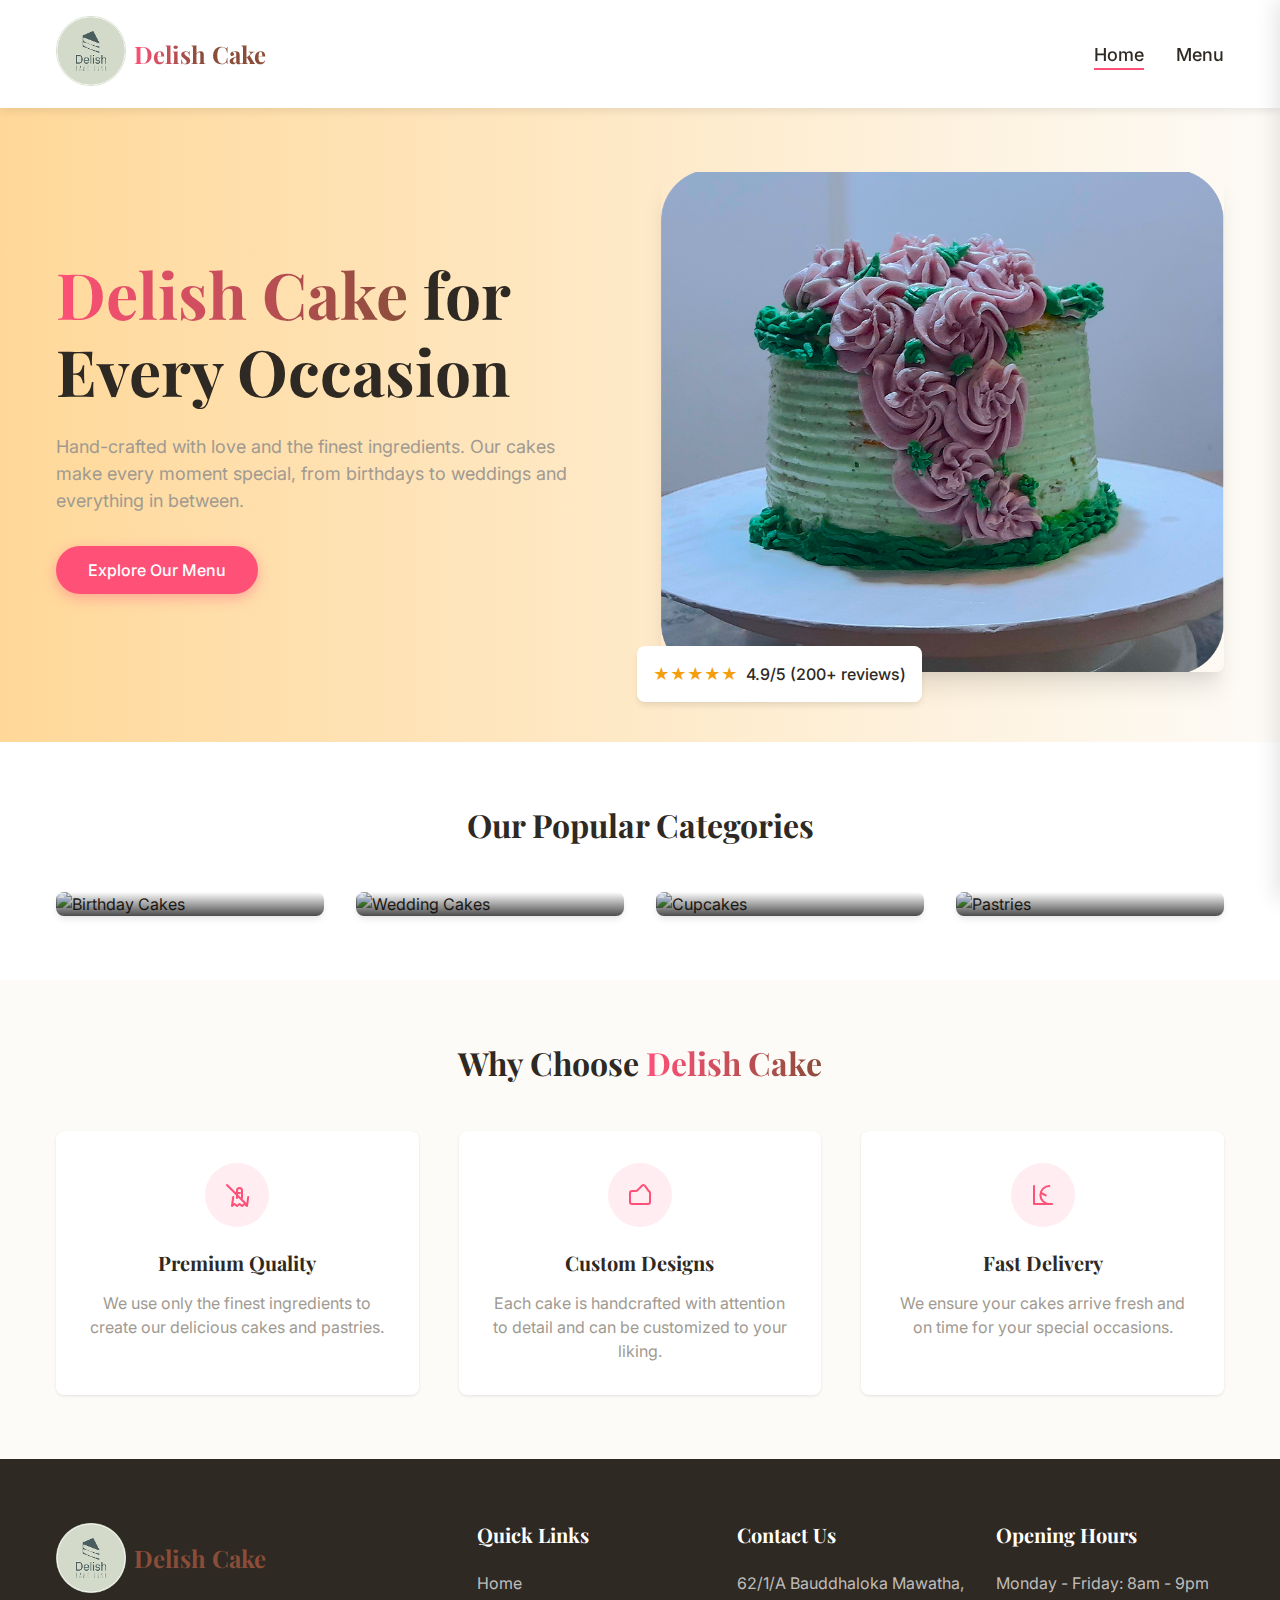
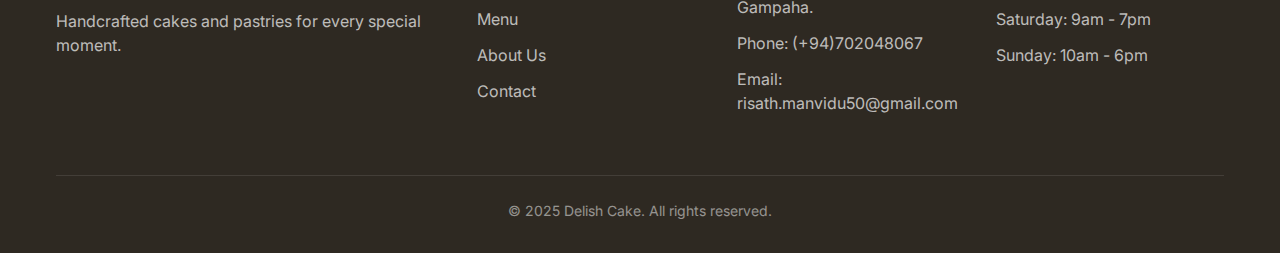
==== index.html @ 11b8facb "Add files via upload" ====
<!DOCTYPE html>
<html lang="en">
<head>
  <meta charset="UTF-8">
  <meta name="viewport" content="width=device-width, initial-scale=1.0">
  <title>Delish Cake</title>
  <link rel="shortcut icon" href="Logo.png" type="image/x-icon">
  <link rel="preconnect" href="https://fonts.googleapis.com">
  <link rel="preconnect" href="https://fonts.gstatic.com" crossorigin>
  <link href="https://fonts.googleapis.com/css2?family=Playfair+Display:wght@400;500;600;700&family=Inter:wght@300;400;500;600;700&display=swap" rel="stylesheet">
  <link rel="stylesheet" href="styles.css">
</head>
<body>
  <nav class="navbar">
    <div class="container">
        <div class="navbar-content">
            <a href="index.html" class="logo">
                <div class="logo-circle logo-pulse">
                    <img src="Logo.png" alt="My Company Logo" class="logo-icon custom-logo">
                </div>
                <span class="brand-name animate-shine">Delish Cake</span>
            </a>
            <div class="nav-links">
                <div class="desktop-menu">
                    <a href="index.html" class="nav-link active">Home</a>
                    <a href="menu.html" class="nav-link">Menu</a>
                </div>
            </div>
        </div>
    </div>
</nav>

</div>

<div id="mobile-menu" class="mobile-menu">
    <a href="index.html" class="nav-link active">Home</a>
    <a href="menu.html" class="nav-link">Menu</a>
</div>
</div>
</nav>

<div id="cart-panel" class="cart-panel">
    <div class="cart-header">
        <h2>Your Cart</h2>
        <button id="close-cart" class="close-button">×</button>
    </div>
    <div id="cart-items" class="cart-items">
        </div>
    <div class="cart-footer">
        <div class="cart-total">
            <span>Total:</span>
            <span id="cart-total-price">$0.00</span>
        </div>
        <button class="checkout-button">Checkout</button>
    </div>
</div>
  <main>
    <!-- Hero Section -->
    <section class="hero">
      <div class="container">
        <div class="hero-content">
          <div class="hero-text animate-slide-down">
            <h1><span class="gradient-text">Delish Cake</span> for Every Occasion</h1>
            <p>Hand-crafted with love and the finest ingredients. Our cakes make every moment special, from birthdays to weddings and everything in between.</p>
            <a href="menu.html" class="primary-button">Explore Our Menu</a>
          </div>
          <div class="hero-image">
            <img src="Rectangle 2.png" alt="Delicious celebration cake" class="animate-float">
            <div class="rating-badge animate-slide-down">
              <div class="stars">
                <span class="star">★</span>
                <span class="star">★</span>
                <span class="star">★</span>
                <span class="star">★</span>
                <span class="star">★</span>
              </div>
              <span class="rating-text">4.9/5 (200+ reviews)</span>
            </div>
          </div>
        </div>
      </div>
    </section>

    <!-- Categories Section -->
    <section class="categories">
      <div class="container">
        <h2 class="section-title">Our Popular Categories</h2>
        
        <div class="category-grid">
          <a href="menu.html" class="category-card">
            <img src="https://images.unsplash.com/photo-1562777717-dc6984f65a63?ixlib=rb-4.0.3&ixid=MnwxMjA3fDB8MHxwaG90by1wYWdlfHx8fGVufDB8fHx8&auto=format&fit=crop&w=400&h=400&q=80" alt="Birthday Cakes">
            <div class="category-overlay">
              <h3>Birthday Cakes</h3>
            </div>
          </a>
          
          <a href="menu.html" class="category-card">
            <img src="https://images.unsplash.com/photo-1535254973040-607b474cb50d?ixlib=rb-4.0.3&ixid=MnwxMjA3fDB8MHxwaG90by1wYWdlfHx8fGVufDB8fHx8&auto=format&fit=crop&w=400&h=400&q=80" alt="Wedding Cakes">
            <div class="category-overlay">
              <h3>Wedding Cakes</h3>
            </div>
          </a>
          
          <a href="menu.html" class="category-card">
            <img src="https://images.unsplash.com/photo-1603532648955-039310d9ed75?ixlib=rb-4.0.3&ixid=MnwxMjA3fDB8MHxwaG90by1wYWdlfHx8fGVufDB8fHx8&auto=format&fit=crop&w=400&h=400&q=80" alt="Cupcakes">
            <div class="category-overlay">
              <h3>Cupcakes</h3>
            </div>
          </a>
          
          <a href="menu.html" class="category-card">
            <img src="https://images.unsplash.com/photo-1517686469429-8bdb88b9f907?ixlib=rb-4.0.3&ixid=MnwxMjA3fDB8MHxwaG90by1wYWdlfHx8fGVufDB8fHx8&auto=format&fit=crop&w=400&h=400&q=80" alt="Pastries">
            <div class="category-overlay">
              <h3>Pastries</h3>
            </div>
          </a>
        </div>
      </div>
    </section>

    <!-- Features Section -->
    <section class="features">
      <div class="container">
        <h2 class="section-title">Why Choose <span class="gradient-text">Delish Cake</span></h2>
        
        <div class="features-grid">
          <div class="feature-card">
            <div class="feature-icon">
              <svg xmlns="http://www.w3.org/2000/svg" width="24" height="24" viewBox="0 0 24 24" fill="none" stroke="currentColor" stroke-width="2" stroke-linecap="round" stroke-linejoin="round">
                <path d="M8.21 13.89L7 23l2.5-2 2.5 2 2.5-2 2.5 2 2.5-2 2.5 2 1.21-9.11"></path>
                <path d="M11 10h4"></path>
                <path d="M12 15V7.5a2.5 2.5 0 0 1 5 0V15"></path>
                <path d="M2 2l20 20"></path>
              </svg>
            </div>
            <h3>Premium Quality</h3>
            <p>We use only the finest ingredients to create our delicious cakes and pastries.</p>
          </div>
          
          <div class="feature-card">
            <div class="feature-icon">
              <svg xmlns="http://www.w3.org/2000/svg" width="24" height="24" viewBox="0 0 24 24" fill="none" stroke="currentColor" stroke-width="2" stroke-linecap="round" stroke-linejoin="round">
                <path d="M21.2 8.4c.5.38.8.97.8 1.6V19a2 2 0 0 1-2 2H4a2 2 0 0 1-2-2v-9a2 2 0 0 1 2-2h3.9a2 2 0 0 0 1.69-.9L14.2 2.5a2 2 0 0 1 3.18.9l3.5 4.9a2.6 2.6 0 0 1 .32.1z"></path>
              </svg>
            </div>
            <h3>Custom Designs</h3>
            <p>Each cake is handcrafted with attention to detail and can be customized to your liking.</p>
          </div>
          
          <div class="feature-card">
            <div class="feature-icon">
              <svg xmlns="http://www.w3.org/2000/svg" width="24" height="24" viewBox="0 0 24 24" fill="none" stroke="currentColor" stroke-width="2" stroke-linecap="round" stroke-linejoin="round">
                <path d="M3 3v18h18"></path>
                <path d="M18.4 3a9 9 0 1 0 0 18"></path>
                <path d="M10 10l4.8 2.4"></path>
              </svg>
            </div>
            <h3>Fast Delivery</h3>
            <p>We ensure your cakes arrive fresh and on time for your special occasions.</p>
          </div>
        </div>
      </div>
    </section>

    

    <footer class="footer">
      <div class="container">
          <div class="footer-content">
              <div class="footer-brand">
                  <div class="logo">
                      <div class="logo-circle">
                          <img src="Logo.png" alt="My Company Logo" class="logo-icon custom-logo">
                      </div>
                      <span class="brand-name">Delish Cake</span>
                  </div>
                  <p>Handcrafted cakes and pastries for every special moment.</p>
              </div>
  
              <div class="footer-links">
                  <div class="footer-section">
                      <h3>Quick Links</h3>
                      <ul>
                          <li><a href="index.html">Home</a></li>
                          <li><a href="menu.html">Menu</a></li>
                          <li><a href="#">About Us</a></li>
                          <li><a href="#">Contact</a></li>
                      </ul>
                  </div>
  
                  <div class="footer-section">
                    <h3>Contact Us</h3>
                    <ul>
                        <li>62/1/A Bauddhaloka Mawatha, Gampaha.</li>
                        <li>Phone: (+94)702048067</li>
                        <li>Email: risath.manvidu50@gmail.com</li>
                    </ul>
                </div>

                <div class="footer-section">
                    <h3>Opening Hours</h3>
                    <ul>
                        <li>Monday - Friday: 8am - 9pm</li>
                        <li>Saturday: 9am - 7pm</li>
                        <li>Sunday: 10am - 6pm</li>
                    </ul>
                </div>
            </div>
        </div>

        <div class="footer-bottom">
            <p>&copy; 2025 Delish Cake. All rights reserved.</p>
        </div>
    </div>
  </footer>

  <div id="overlay" class="overlay"></div>

  <script src="script.js"></script>
</body>
</html>
---- styles.css ----
/* Base styles */
:root {
  --background-color: #fdfbf7;
  --foreground-color: #2e2922;
  --primary-color: #ff5077;
  --primary-hover-color: #fa3867;
  --secondary-color: #ffd899;
  --accent-color: #8a4d3a;
  --muted-color: #f5f1ed;
  --muted-foreground-color: #a09a91;
  --border-color: #e9e5e1;
  --radius: 0.5rem;
  --font-sans: 'Inter', -apple-system, BlinkMacSystemFont, 'Segoe UI', Roboto, Helvetica, Arial, sans-serif;
  --font-display: 'Playfair Display', Georgia, serif;
}

* {
  margin: 0;
  padding: 0;
  box-sizing: border-box;
}

body {
  font-family: var(--font-sans);
  background-color: var(--background-color);
  color: var(--foreground-color);
  line-height: 1.5;
  overflow-x: hidden;
}

.container {
  width: 100%;
  max-width: 1200px;
  margin: 0 auto;
  padding: 0 1rem;
}
.custom-logo {
  width: auto; /* Adjust as needed */
  height: 2rem; /* Adjust as needed */
  /* Add any other specific styles for your logo image */
}
a {
  text-decoration: none;
  color: inherit;
}

img {
  max-width: 100%;
  height: auto;
}

h1, h2, h3, h4, h5, h6 {
  font-family: var(--font-display);
  line-height: 1.2;
}

.gradient-text {
  background: linear-gradient(to right, var(--primary-color), var(--accent-color));
  background-clip: text;
  -webkit-background-clip: text;
  color: transparent;
}

/* Navbar styles */
.navbar {
  position: sticky;
  top: 0;
  z-index: 50;
  background-color: white;
  box-shadow: 0 2px 10px rgba(0, 0, 0, 0.1);
}

.navbar-content {
  display: flex;
  justify-content: space-between;
  align-items: center;
  padding: 1rem 0;
}

.logo {
  display: flex;
  align-items: center;
  gap: 0.5rem;
}


.logo-icon {
  width: 70px;
  height: 70px;
}

.brand-name {
  font-family: var(--font-display);
  font-weight: 700;
  font-size: 1.5rem;
  color: var(--accent-color);
}

.nav-links {
  display: flex;
  align-items: center;
  gap: 1.5rem;
}

.desktop-menu {
  display: none;
}

@media (min-width: 768px) {
  .desktop-menu {
    display: flex;
    gap: 2rem;
  }
}

.nav-link {
  position: relative;
  font-size: 1.125rem;
  font-weight: 500;
  transition: color 0.3s;
}

.nav-link::after {
  content: '';
  position: absolute;
  width: 0;
  height: 2px;
  bottom: -2px;
  left: 0;
  background-color: var(--primary-color);
  transition: width 0.3s;
}

.nav-link:hover::after, 
.nav-link.active::after {
  width: 100%;
}

.cart-button {
  position: relative;
  padding: 0.5rem;
  background: none;
  border: none;
  color: var(--accent-color);
  cursor: pointer;
  transition: color 0.3s;
}

.cart-button:hover {
  color: var(--primary-color);
}

.cart-icon {
  width: 1.5rem;
  height: 1.5rem;
}

.cart-count {
  position: absolute;
  top: -0.25rem;
  right: -0.25rem;
  background-color: var(--primary-color);
  color: white;
  font-size: 0.75rem;
  width: 1.25rem;
  height: 1.25rem;
  border-radius: 50%;
  display: flex;
  align-items: center;
  justify-content: center;
}

.mobile-menu-button {
  display: flex;
  background: none;
  border: none;
  color: var(--accent-color);
  cursor: pointer;
}

@media (min-width: 768px) {
  .mobile-menu-button {
    display: none;
  }
}

.menu-icon {
  width: 1.5rem;
  height: 1.5rem;
}

.mobile-menu {
  display: none;
  flex-direction: column;
  gap: 0.75rem;
  padding: 0.75rem 0;
  background-color: white;
  box-shadow: 0 4px 6px -1px rgba(0, 0, 0, 0.1);
}

.mobile-menu.active {
  display: flex;
}

/* Cart panel styles */
.cart-panel {
  position: fixed;
  top: 0;
  right: 0;
  width: 100%;
  max-width: 400px;
  height: 100vh;
  background-color: white;
  box-shadow: -5px 0 20px rgba(0, 0, 0, 0.1);
  z-index: 100;
  transform: translateX(100%);
  transition: transform 0.3s ease-in-out;
  display: flex;
  flex-direction: column;
}

.cart-panel.active {
  transform: translateX(0);
}

.cart-header {
  display: flex;
  justify-content: space-between;
  align-items: center;
  padding: 1.5rem;
  border-bottom: 1px solid var(--border-color);
}

.cart-header h2 {
  font-size: 1.5rem;
}

.close-button {
  background: none;
  border: none;
  font-size: 1.5rem;
  cursor: pointer;
  color: var(--muted-foreground-color);
}

.cart-items {
  flex: 1;
  overflow-y: auto;
  padding: 1rem;
}

.cart-item {
  display: flex;
  gap: 1rem;
  padding: 1rem 0;
  border-bottom: 1px solid var(--border-color);
}

.cart-item-image {
  width: 80px;
  height: 80px;
  object-fit: cover;
  border-radius: var(--radius);
}

.cart-item-details {
  flex: 1;
}

.cart-item-name {
  font-weight: 600;
  margin-bottom: 0.25rem;
}

.cart-item-price {
  color: var(--accent-color);
  font-weight: 500;
}

.cart-item-quantity {
  display: flex;
  align-items: center;
  gap: 0.5rem;
  margin-top: 0.5rem;
}

.quantity-button {
  width: 1.5rem;
  height: 1.5rem;
  border: 1px solid var(--border-color);
  background: none;
  border-radius: 50%;
  cursor: pointer;
  display: flex;
  align-items: center;
  justify-content: center;
}

.cart-item-remove {
  background: none;
  border: none;
  color: var(--primary-color);
  cursor: pointer;
  margin-top: 0.5rem;
  font-size: 0.875rem;
}

.cart-footer {
  padding: 1.5rem;
  border-top: 1px solid var(--border-color);
}

.cart-total {
  display: flex;
  justify-content: space-between;
  font-weight: 600;
  margin-bottom: 1.5rem;
}

.checkout-button {
  display: block;
  width: 100%;
  padding: 0.75rem;
  background-color: var(--primary-color);
  color: white;
  border: none;
  border-radius: var(--radius);
  font-weight: 600;
  cursor: pointer;
  transition: background-color 0.3s;
}

.checkout-button:hover {
  background-color: var(--primary-hover-color);
}

.overlay {
  position: fixed;
  top: 0;
  left: 0;
  width: 100%;
  height: 100%;
  background-color: rgba(0, 0, 0, 0.5);
  z-index: 90;
  opacity: 0;
  visibility: hidden;
  transition: opacity 0.3s;
}

.overlay.active {
  opacity: 1;
  visibility: visible;
}

/* Hero section styles */
.hero {
  background: linear-gradient(to right, var(--secondary-color), var(--background-color));
  padding: 4rem 0;
}

.hero-content {
  display: flex;
  flex-direction: column;
  gap: 2.5rem;
}

@media (min-width: 768px) {
  .hero-content {
    flex-direction: row;
    align-items: center;
  }
  
  .hero-text {
    width: 50%;
    padding-right: 3rem;
  }
  
  .hero-image {
    width: 50%;
  }
}

.hero-text h1 {
  font-size: 2.5rem;
  font-weight: 700;
  margin-bottom: 1.5rem;
  line-height: 1.2;
}

@media (min-width: 768px) {
  .hero-text h1 {
    font-size: 3.5rem;
  }
}

@media (min-width: 1024px) {
  .hero-text h1 {
    font-size: 4rem;
  }
}

.hero-text p {
  color: var(--muted-foreground-color);
  font-size: 1.125rem;
  margin-bottom: 2rem;
  max-width: 32rem;
}

.primary-button {
  display: inline-block;
  padding: 0.75rem 2rem;
  background-color: var(--primary-color);
  color: white;
  font-weight: 500;
  border-radius: 9999px;
  box-shadow: 0 4px 14px rgba(255, 80, 119, 0.4);
  transition: all 0.3s;
}

.primary-button:hover {
  transform: translateY(-2px);
  box-shadow: 0 6px 20px rgba(255, 80, 119, 0.5);
}

.hero-image {
  position: relative;
}

.hero-image img {
  border-radius: var(--radius);
  box-shadow: 0 20px 25px -5px rgba(0, 0, 0, 0.1), 0 10px 10px -5px rgba(0, 0, 0, 0.04);
  max-height: 500px;
  object-fit: cover;
  width: 100%;
}

.rating-badge {
  position: absolute;
  bottom: -1.5rem;
  left: -1.5rem;
  background-color: white;
  padding: 1rem;
  border-radius: var(--radius);
  box-shadow: 0 4px 6px -1px rgba(0, 0, 0, 0.1);
  display: none;
}

@media (min-width: 768px) {
  .rating-badge {
    display: flex;
    align-items: center;
    gap: 0.5rem;
  }
}

.stars {
  color: #f59e0b;
  display: flex;
}

.star {
  font-size: 1rem;
}

.rating-text {
  font-weight: 500;
}

/* Categories section styles */
.categories {
  padding: 4rem 0;
  background-color: white;
}

.section-title {
  font-size: 2rem;
  font-weight: 700;
  text-align: center;
  margin-bottom: 3rem;
}

.category-grid {
  display: grid;
  grid-template-columns: 1fr;
  gap: 2rem;
}

@media (min-width: 640px) {
  .category-grid {
    grid-template-columns: repeat(2, 1fr);
  }
}

@media (min-width: 1024px) {
  .category-grid {
    grid-template-columns: repeat(4, 1fr);
  }
}

.category-card {
  position: relative;
  border-radius: var(--radius);
  overflow: hidden;
  box-shadow: 0 4px 6px -1px rgba(0, 0, 0, 0.1);
  transition: all 0.3s;
  display: block;
}

.category-card:hover {
  transform: translateY(-0.5rem);
  box-shadow: 0 10px 15px -3px rgba(0, 0, 0, 0.1);
}

.category-card img {
  width: 100%;
  height: 16rem;
  object-fit: cover;
  transition: transform 0.3s;
}

.category-card:hover img {
  transform: scale(1.1);
}

.category-overlay {
  position: absolute;
  inset: 0;
  background: linear-gradient(to top, rgba(0, 0, 0, 0.7), transparent);
  display: flex;
  align-items: flex-end;
}

.category-overlay h3 {
  color: white;
  font-size: 1.25rem;
  font-weight: 700;
  padding: 1.5rem;
  width: 100%;
}

/* Features section styles */
.features {
  padding: 4rem 0;
  background-color: var(--background-color);
}

.features-grid {
  display: grid;
  grid-template-columns: 1fr;
  gap: 2.5rem;
}

@media (min-width: 768px) {
  .features-grid {
    grid-template-columns: repeat(3, 1fr);
  }
}

.feature-card {
  background-color: white;
  padding: 2rem;
  border-radius: var(--radius);
  box-shadow: 0 1px 3px rgba(0, 0, 0, 0.1);
  text-align: center;
}

.feature-icon {
  width: 4rem;
  height: 4rem;
  border-radius: 50%;
  background-color: rgba(255, 80, 119, 0.1);
  display: flex;
  align-items: center;
  justify-content: center;
  margin: 0 auto 1.5rem;
}

.feature-icon svg {
  color: var(--primary-color);
}

.feature-card h3 {
  font-size: 1.25rem;
  font-weight: 700;
  margin-bottom: 1rem;
}

.feature-card p {
  color: var(--muted-foreground-color);
}

/* Testimonials section styles */
.testimonials {
  padding: 4rem 0;
  background-color: white;
}

.testimonial-grid {
  display: grid;
  grid-template-columns: 1fr;
  gap: 2rem;
}

@media (min-width: 768px) {
  .testimonial-grid {
    grid-template-columns: repeat(2, 1fr);
  }
}

@media (min-width: 1024px) {
  .testimonial-grid {
    grid-template-columns: repeat(3, 1fr);
  }
}

.testimonial-card {
  background-color: var(--background-color);
  padding: 2rem;
  border-radius: var(--radius);
  box-shadow: 0 1px 2px rgba(0, 0, 0, 0.05);
}

.testimonial-header {
  display: flex;
  align-items: center;
  gap: 1rem;
  margin-bottom: 1rem;
}

.testimonial-avatar {
  width: 3rem;
  height: 3rem;
  border-radius: 50%;
  object-fit: cover;
}

.testimonial-header h4 {
  font-weight: 500;
}

.testimonial-text {
  color: var(--muted-foreground-color);
  font-style: italic;
}

/* Footer styles */
.footer {
  background-color: var(--foreground-color);
  color: white;
  padding: 4rem 0 2rem;
}

.footer-content {
  display: grid;
  grid-template-columns: 1fr;
  gap: 3rem;
}

@media (min-width: 768px) {
  .footer-content {
    grid-template-columns: 1fr 2fr;
  }
}

.footer-brand p {
  margin-top: 1rem;
  color: rgba(255, 255, 255, 0.7);
}

.footer-links {
  display: grid;
  grid-template-columns: 1fr;
  gap: 2rem;
}

@media (min-width: 768px) {
  .footer-links {
    grid-template-columns: repeat(3, 1fr);
  }
}

.footer-section h3 {
  font-size: 1.25rem;
  margin-bottom: 1.5rem;
}

.footer-section ul {
  list-style: none;
}

.footer-section li {
  margin-bottom: 0.75rem;
  color: rgba(255, 255, 255, 0.7);
}

.footer-section a:hover {
  color: white;
  text-decoration: underline;
}

.footer-bottom {
  margin-top: 3rem;
  padding-top: 1.5rem;
  border-top: 1px solid rgba(255, 255, 255, 0.1);
  text-align: center;
  color: rgba(255, 255, 255, 0.5);
  font-size: 0.875rem;
}

/* Animations */
@keyframes float {
  0%, 100% { transform: translateY(0); }
  50% { transform: translateY(-10px); }
}

.animate-float {
  animation: float 3s ease-in-out infinite;
}

@keyframes slideDown {
  0% { transform: translateY(-10px); opacity: 0; }
  100% { transform: translateY(0); opacity: 1; }
}

.animate-slide-down {
  animation: slideDown 0.5s ease-out forwards;
}

@keyframes fadeIn {
  0% { opacity: 0; }
  100% { opacity: 1; }
}

.animate-fade-in {
  animation: fadeIn 0.5s ease-out forwards;
}

@keyframes shine {
  0% { background-position: -100% 0; }
  100% { background-position: 200% 0; }
}

.animate-shine {
  background: linear-gradient(to right, var(--primary-color) 0%, var(--accent-color) 25%, var(--accent-color) 50%, var(--primary-color) 75%, var(--primary-color) 100%);
  background-size: 200% auto;
  background-clip: text;
  -webkit-background-clip: text;
  color: transparent;
  animation: shine 3s linear infinite;
}



@keyframes pulse {
  0% { transform: scale(1); }
  50% { transform: scale(1.05); }
  100% { transform: scale(1); }
}

/* Example CSS for footer logo */
.footer .logo .logo-circle {
  /* You might want to adjust the background color or remove it */
  background-color: transparent; /* Example: Make the circle background transparent */
  display: flex;
  justify-content: center;
  align-items: center;
}

.footer .logo .custom-logo {
  max-width: 100px; /* Adjust the maximum width as needed */
  height: auto;
  display: block; /* To prevent potential inline spacing issues */
}
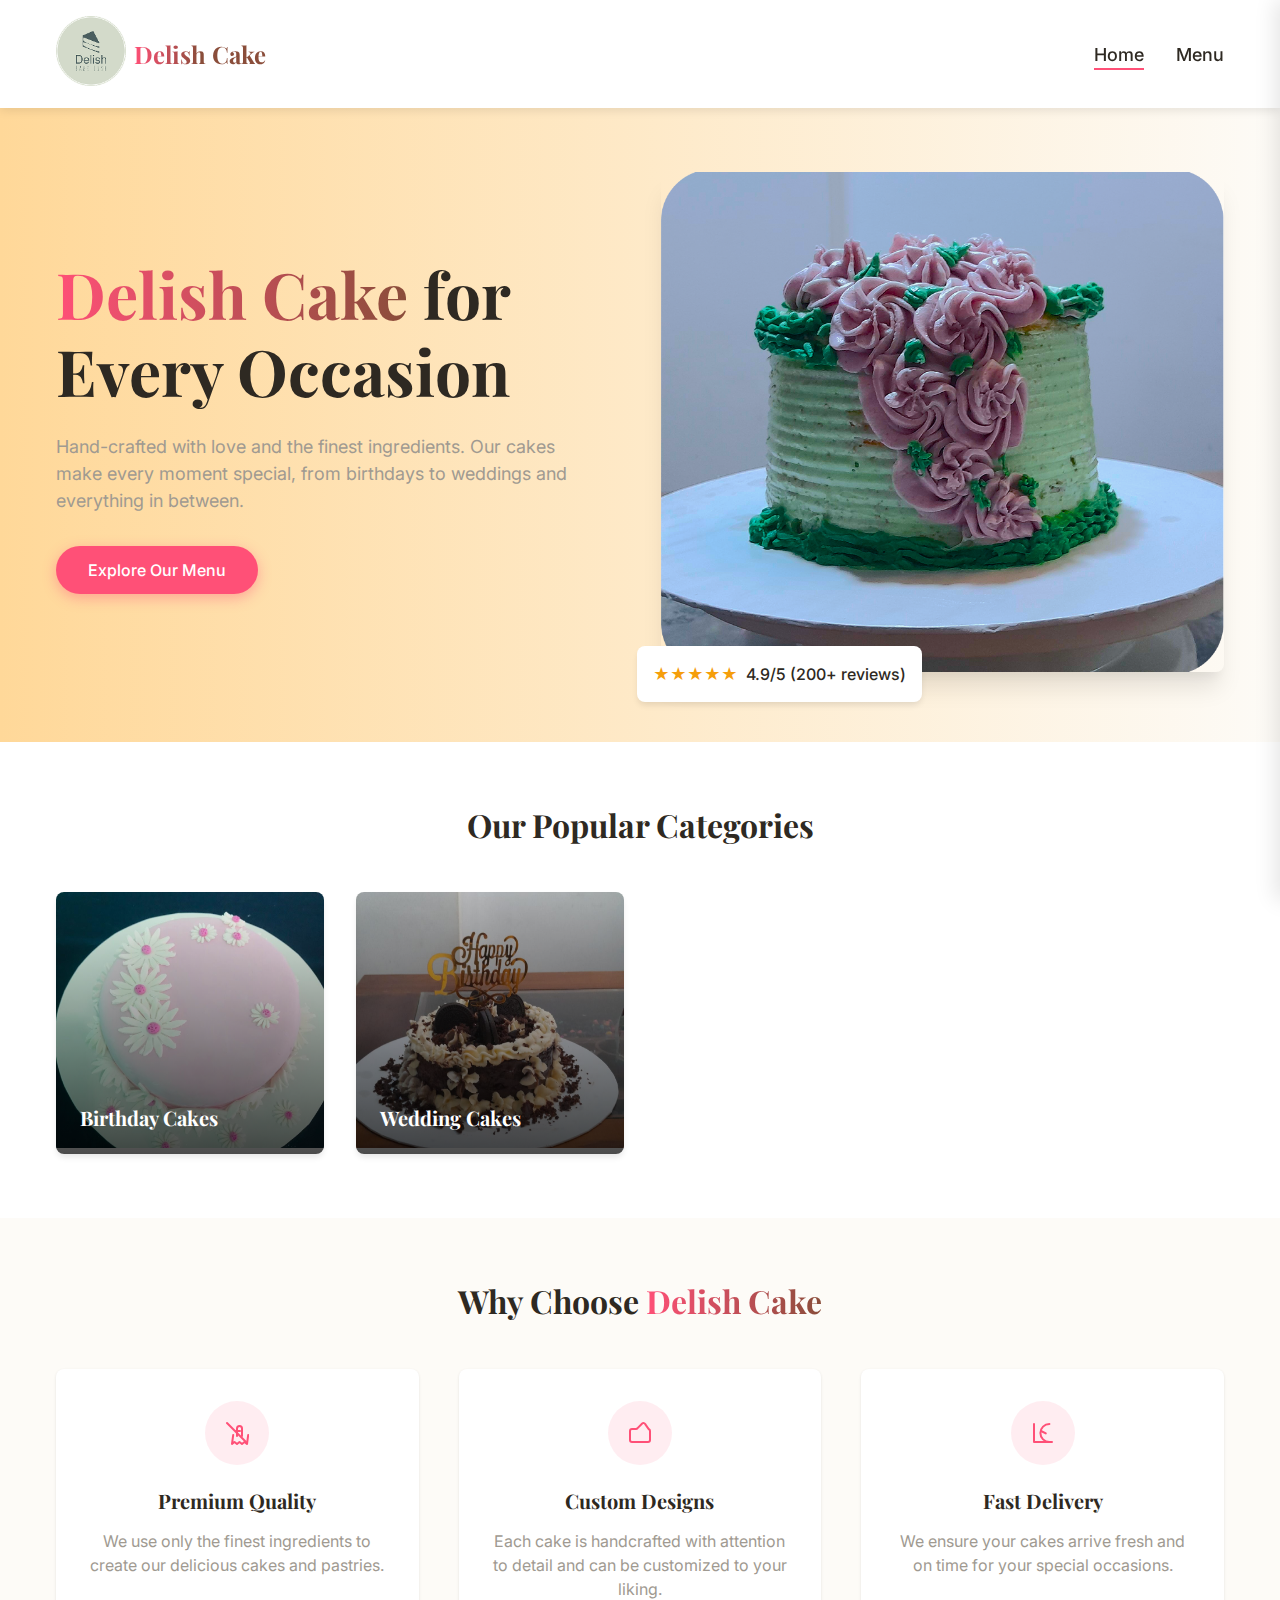
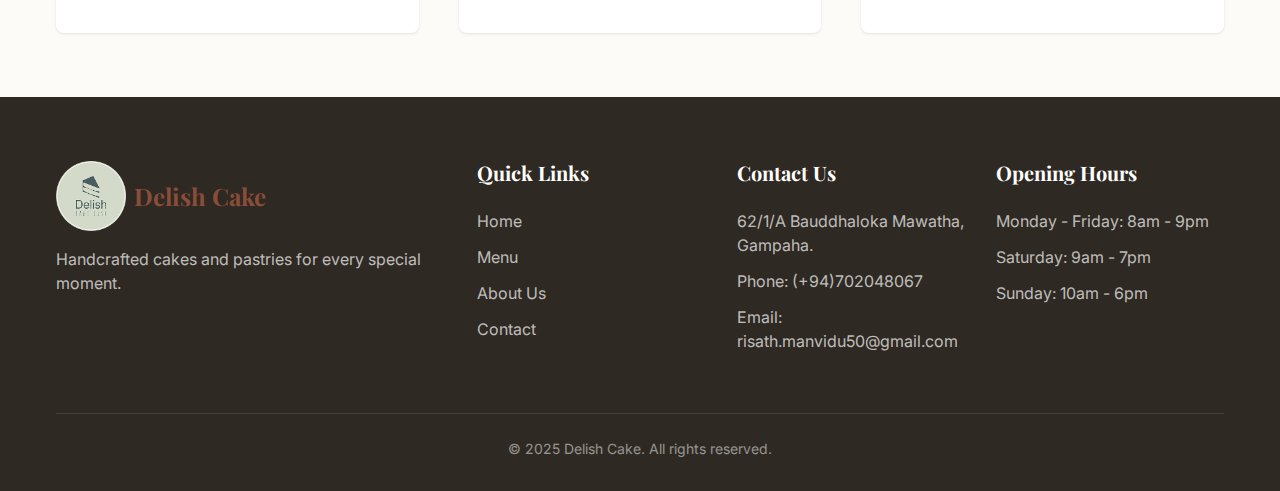
==== commit df95c2b9: "Add files via upload" ====
--- a/index.html
+++ b/index.html
@@ -88,32 +88,19 @@
         
         <div class="category-grid">
           <a href="menu.html" class="category-card">
-            <img src="https://images.unsplash.com/photo-1562777717-dc6984f65a63?ixlib=rb-4.0.3&ixid=MnwxMjA3fDB8MHxwaG90by1wYWdlfHx8fGVufDB8fHx8&auto=format&fit=crop&w=400&h=400&q=80" alt="Birthday Cakes">
+            <img src="Rosa.jpg" alt="Birthday Cakes">
             <div class="category-overlay">
               <h3>Birthday Cakes</h3>
             </div>
           </a>
           
           <a href="menu.html" class="category-card">
-            <img src="https://images.unsplash.com/photo-1535254973040-607b474cb50d?ixlib=rb-4.0.3&ixid=MnwxMjA3fDB8MHxwaG90by1wYWdlfHx8fGVufDB8fHx8&auto=format&fit=crop&w=400&h=400&q=80" alt="Wedding Cakes">
+            <img src="Chocolate2.jpg" alt="Wedding Cakes">
             <div class="category-overlay">
               <h3>Wedding Cakes</h3>
             </div>
           </a>
           
-          <a href="menu.html" class="category-card">
-            <img src="https://images.unsplash.com/photo-1603532648955-039310d9ed75?ixlib=rb-4.0.3&ixid=MnwxMjA3fDB8MHxwaG90by1wYWdlfHx8fGVufDB8fHx8&auto=format&fit=crop&w=400&h=400&q=80" alt="Cupcakes">
-            <div class="category-overlay">
-              <h3>Cupcakes</h3>
-            </div>
-          </a>
-          
-          <a href="menu.html" class="category-card">
-            <img src="https://images.unsplash.com/photo-1517686469429-8bdb88b9f907?ixlib=rb-4.0.3&ixid=MnwxMjA3fDB8MHxwaG90by1wYWdlfHx8fGVufDB8fHx8&auto=format&fit=crop&w=400&h=400&q=80" alt="Pastries">
-            <div class="category-overlay">
-              <h3>Pastries</h3>
-            </div>
-          </a>
         </div>
       </div>
     </section>
